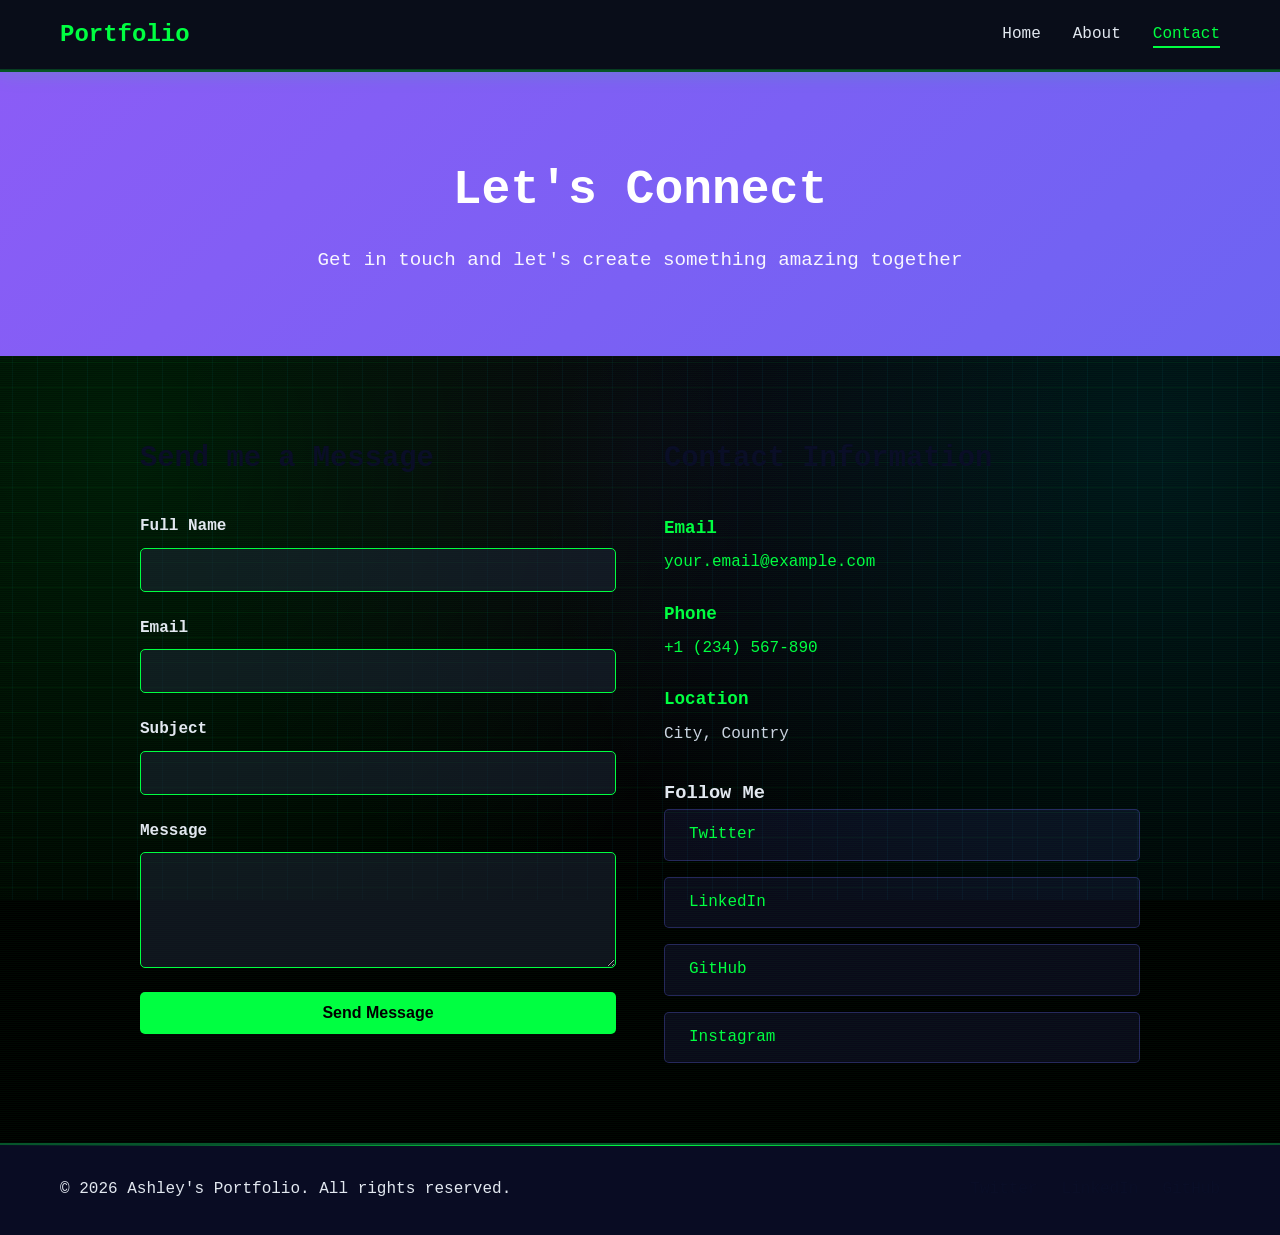
==== contact.html @ 5961b8ac "Initial commit" ====
<!DOCTYPE html>
<html lang="en">
<head>
    <meta charset="UTF-8">
    <meta name="viewport" content="width=device-width, initial-scale=1.0">
    <title>Portfolio - Contact</title>
    <link rel="stylesheet" href="styles.css">
</head>
<body>
    <!-- Navigation -->
    <nav class="navbar">
        <div class="container">
            <div class="logo">Portfolio</div>
            <ul class="nav-links">
                <li><a href="index.html">Home</a></li>
                <li><a href="about.html">About</a></li>
                <li><a href="contact.html" class="active">Contact</a></li>
            </ul>
        </div>
    </nav>

    <!-- Contact Hero Section -->
    <section class="contact-hero">
        <div class="container">
            <h1>Let's Connect</h1>
            <p>Get in touch and let's create something amazing together</p>
        </div>
    </section>

    <!-- Contact Content -->
    <section class="contact-content">
        <div class="container">
            <div class="contact-wrapper">
                <!-- Contact Form -->
                <div class="contact-form-section">
                    <h2>Send me a Message</h2>
                    <form class="contact-form" id="contactForm">
                        <div class="form-group">
                            <label for="name">Full Name</label>
                            <input type="text" id="name" name="name" required>
                        </div>
                        <div class="form-group">
                            <label for="email">Email</label>
                            <input type="email" id="email" name="email" required>
                        </div>
                        <div class="form-group">
                            <label for="subject">Subject</label>
                            <input type="text" id="subject" name="subject" required>
                        </div>
                        <div class="form-group">
                            <label for="message">Message</label>
                            <textarea id="message" name="message" rows="5" required></textarea>
                        </div>
                        <button type="submit" class="btn btn-primary">Send Message</button>
                    </form>
                </div>

                <!-- Contact Info -->
                <div class="contact-info-section">
                    <h2>Contact Information</h2>
                    <div class="contact-info">
                        <div class="info-item">
                            <h3>Email</h3>
                            <p><a href="mailto:your.email@example.com">your.email@example.com</a></p>
                        </div>
                        <div class="info-item">
                            <h3>Phone</h3>
                            <p><a href="tel:+1234567890">+1 (234) 567-890</a></p>
                        </div>
                        <div class="info-item">
                            <h3>Location</h3>
                            <p>City, Country</p>
                        </div>
                    </div>

                    <h3 style="margin-top: 2rem;">Follow Me</h3>
                    <div class="social-links-large">
                        <a href="#" target="_blank" class="social-icon">Twitter</a>
                        <a href="#" target="_blank" class="social-icon">LinkedIn</a>
                        <a href="#" target="_blank" class="social-icon">GitHub</a>
                        <a href="#" target="_blank" class="social-icon">Instagram</a>
                    </div>
                </div>
            </div>
        </div>
    </section>

    <!-- Footer -->
    <footer class="footer">
        <div class="container">
            <p>&copy; 2026 Ashley's Portfolio. All rights reserved.</p>
            <div class="social-links">
                <a href="#" target="_blank">Twitter</a>
                <a href="#" target="_blank">LinkedIn</a>
                <a href="#" target="_blank">GitHub</a>
            </div>
        </div>
    </footer>

    <script src="script.js"></script>
</body>
</html>
---- styles.css ----
/* ============================================
   GENERAL STYLES
   ============================================ */

* {
    margin: 0;
    padding: 0;
    box-sizing: border-box;
}

/* Matrix falling code container */
.matrix-container {
    position: fixed;
    top: 0;
    left: 0;
    width: 100%;
    height: 100%;
    pointer-events: none;
    z-index: 0;
    overflow: hidden;
}

.matrix-char {
    position: absolute;
    color: var(--primary-color);
    font-family: 'Courier New', monospace;
    font-size: 20px;
    text-shadow: 0 0 10px var(--primary-color);
    opacity: 0;
    font-weight: bold;
    letter-spacing: 2px;
}

.matrix-char.falling {
    animation: matrix-fall linear forwards;
}

:root {
    --primary-color: #00ff41;
    --secondary-color: #0a0e27;
    --accent-color: #00d4ff;
    --text-color: #e2e8f0;
    --light-bg: #0d1117;
    --white: #0a0e27;
    --border-color: #00ff41;
    --transition: all 0.3s ease;
    --dark-bg: #010409;
    --card-bg: #0d1b2a;
    --neon-green: #00ff41;
    --neon-cyan: #00d4ff;
    --neon-purple: #b026ff;
}

html {
    scroll-behavior: smooth;
}

body {
    font-family: 'Courier New', monospace;
    color: var(--text-color);
    line-height: 1.6;
    background: #000000;
    background-image: 
        repeating-linear-gradient(
            0deg,
            rgba(0, 255, 65, 0.03) 0px,
            rgba(0, 255, 65, 0.03) 1px,
            transparent 1px,
            transparent 2px
        );
    animation: scanlines 8s linear infinite;
    min-height: 100vh;
    position: relative;
    overflow-x: hidden;
}

/* Hacker matrix effect background */
body::before {
    content: '';
    position: fixed;
    top: 0;
    left: 0;
    width: 100%;
    height: 100%;
    background: radial-gradient(circle at 10% 50%, rgba(0, 255, 65, 0.1) 0%, transparent 50%),
                radial-gradient(circle at 90% 50%, rgba(0, 212, 255, 0.1) 0%, transparent 50%),
                radial-gradient(circle at 50% 50%, rgba(176, 38, 255, 0.05) 0%, transparent 60%);
    animation: cyber-glow 15s ease-in-out infinite;
    pointer-events: none;
    z-index: 0;
}

body::after {
    content: '';
    position: fixed;
    top: 0;
    left: 0;
    width: 100%;
    height: 100%;
    background-image: 
        linear-gradient(0deg, transparent 24%, rgba(0, 255, 65, 0.05) 25%, rgba(0, 255, 65, 0.05) 26%, transparent 27%, transparent 74%, rgba(0, 255, 65, 0.05) 75%, rgba(0, 255, 65, 0.05) 76%, transparent 77%, transparent),
        linear-gradient(90deg, transparent 24%, rgba(0, 212, 255, 0.05) 25%, rgba(0, 212, 255, 0.05) 26%, transparent 27%, transparent 74%, rgba(0, 212, 255, 0.05) 75%, rgba(0, 212, 255, 0.05) 76%, transparent 77%, transparent);
    background-size: 50px 50px;
    animation: grid-move 20s linear infinite;
    pointer-events: none;
    z-index: 0;
}

/* Ensure content appears above background effects */
.navbar,
section {
    position: relative;
    z-index: 1;
}

.container {
    max-width: 1200px;
    margin: 0 auto;
    padding: 0 20px;
}

/* ============================================
   NAVIGATION
   ============================================ */

.navbar {
    background-color: rgba(10, 14, 27, 0.95);
    backdrop-filter: blur(10px);
    box-shadow: 0 0 20px rgba(0, 255, 65, 0.2), inset 0 -1px 0 rgba(0, 255, 65, 0.2);
    position: sticky;
    top: 0;
    z-index: 1000;
    border-bottom: 2px solid rgba(0, 255, 65, 0.3);
}

.navbar .container {
    display: flex;
    justify-content: space-between;
    align-items: center;
    padding: 1rem 20px;
}

.logo {
    font-size: 1.5rem;
    font-weight: bold;
    color: var(--primary-color);
}

.nav-links {
    display: flex;
    list-style: none;
    gap: 2rem;
}

.nav-links a {
    text-decoration: none;
    color: var(--text-color);
    font-weight: 500;
    transition: var(--transition);
    position: relative;
}

.nav-links a::after {
    content: '';
    position: absolute;
    bottom: -5px;
    left: 0;
    width: 0;
    height: 2px;
    background-color: var(--primary-color);
    transition: var(--transition);
}

.nav-links a:hover::after,
.nav-links a.active::after {
    width: 100%;
}

.nav-links a:hover,
.nav-links a.active {
    color: var(--primary-color);
}

/* ============================================
   BUTTONS
   ============================================ */

.btn {
    display: inline-block;
    padding: 12px 30px;
    border-radius: 5px;
    text-decoration: none;
    font-weight: 600;
    transition: var(--transition);
    border: none;
    cursor: pointer;
    font-size: 1rem;
}

.btn-primary {
    background-color: var(--primary-color);
    color: #000000;
    font-weight: bold;
}

.btn-primary:hover {
    background-color: #00ff41;
    transform: translateY(-2px);
    box-shadow: 0 0 20px rgba(0, 255, 65, 0.5), 0 0 40px rgba(0, 255, 65, 0.3);
}

.btn-secondary {
    background-color: var(--accent-color);
    color: #000000;
    font-weight: bold;
}

.btn-secondary:hover {
    background-color: #00d4ff;
    transform: translateY(-2px);
    box-shadow: 0 0 20px rgba(0, 212, 255, 0.5), 0 0 40px rgba(0, 212, 255, 0.3);
}

/* ============================================
   HERO SECTION (HOME PAGE)
   ============================================ */

.hero {
    background: linear-gradient(135deg, rgba(0, 255, 65, 0.1) 0%, rgba(0, 212, 255, 0.1) 100%);
    background-size: 400% 400%;
    animation: cyber-shift 10s ease infinite;
    color: #ffffff;
    padding: 8rem 0;
    text-align: center;
    position: relative;
    overflow: hidden;
    border-bottom: 2px solid rgba(0, 255, 65, 0.3);
}

.hero::before {
    content: '';
    position: absolute;
    top: 0;
    left: 0;
    right: 0;
    bottom: 0;
    background: radial-gradient(circle at 20% 50%, rgba(0, 255, 65, 0.15) 0%, transparent 50%),
                radial-gradient(circle at 80% 80%, rgba(0, 212, 255, 0.15) 0%, transparent 50%);
    animation: cyber-pulse 6s ease-in-out infinite;
    pointer-events: none;
}

.hero > .container {
    position: relative;
    z-index: 1;
}

.hero h1 {
    font-size: 3.5rem;
    margin-bottom: 1rem;
    font-weight: bold;
    text-shadow: 0 0 10px rgba(0, 255, 65, 0.5), 0 0 20px rgba(0, 212, 255, 0.3);
    letter-spacing: 2px;
}

.hero p {
    font-size: 1.3rem;
    margin-bottom: 2rem;
    opacity: 0.95;
    text-shadow: 0 0 5px rgba(0, 255, 65, 0.3);
}

/* ============================================
   PROJECTS SECTION
   ============================================ */

.projects {
    padding: 5rem 0;
    background-color: var(--light-bg);
    position: relative;
    overflow: hidden;
}

.projects::before {
    content: '';
    position: absolute;
    top: 0;
    left: -100%;
    width: 200%;
    height: 100%;
    background: linear-gradient(90deg, transparent, rgba(99, 102, 241, 0.1), transparent);
    animation: shimmer 8s infinite;
    pointer-events: none;
}

.projects::after {
    content: '';
    position: absolute;
    top: 0;
    right: -100%;
    width: 200%;
    height: 100%;
    background: radial-gradient(circle, rgba(139, 92, 246, 0.05) 1px, transparent 1px);
    background-size: 50px 50px;
    animation: drift 20s linear infinite;
    pointer-events: none;
}

.projects h2 {
    font-size: 2.5rem;
    text-align: center;
    margin-bottom: 3rem;
    color: var(--text-color);
}

.projects-grid {
    display: grid;
    grid-template-columns: repeat(auto-fit, minmax(300px, 1fr));
    gap: 2rem;
}

.project-card {
    background-color: var(--card-bg);
    border-radius: 8px;
    overflow: hidden;
    box-shadow: 0 0 10px rgba(0, 255, 65, 0.1);
    transition: var(--transition);
    border: 2px solid rgba(0, 255, 65, 0.3);
    position: relative;
}

.project-card::after {
    content: '';
    position: absolute;
    top: 0;
    left: -100%;
    width: 100%;
    height: 100%;
    background: linear-gradient(90deg, transparent, rgba(0, 255, 65, 0.3), transparent);
    animation: shine 3s infinite;
    pointer-events: none;
}

.project-card:hover {
    transform: translateY(-5px);
    box-shadow: 0 0 20px rgba(0, 255, 65, 0.5), 0 0 30px rgba(0, 212, 255, 0.3);
    border-color: rgba(0, 255, 65, 0.8);
}

.project-image {
    width: 100%;
    height: 200px;
    background: linear-gradient(-45deg, rgba(0, 255, 65, 0.2), rgba(0, 212, 255, 0.2), rgba(176, 38, 255, 0.2), rgba(0, 255, 65, 0.2));
    background-size: 400% 400%;
    animation: cyber-shift 8s ease infinite;
}

.project-card h3 {
    padding: 1.5rem 1.5rem 0.5rem;
    font-size: 1.3rem;
}

.project-card p {
    padding: 0 1.5rem;
    color: #cbd5e1;
    font-size: 0.95rem;
}

.project-card .link {
    display: inline-block;
    padding: 1rem 1.5rem 1.5rem;
    color: var(--primary-color);
    text-decoration: none;
    font-weight: 600;
    transition: var(--transition);
}

.project-card .link:hover {
    color: #1d4ed8;
}

/* ============================================
   CTA SECTION
   ============================================ */

.cta {
    background-color: rgba(15, 23, 42, 0.8);
    color: var(--text-color);
    padding: 4rem 0;
    text-align: center;
    border-top: 2px solid rgba(0, 255, 65, 0.3);
    border-bottom: 2px solid rgba(0, 212, 255, 0.3);
}

.cta h2 {
    font-size: 2rem;
    margin-bottom: 1.5rem;
}

/* ============================================
   ABOUT PAGE HERO
   ============================================ */

.about-hero {
    background: linear-gradient(-45deg, #667eea, #764ba2, #6366f1, #8b5cf6);
    background-size: 400% 400%;
    animation: gradient-shift 8s ease infinite;
    color: #ffffff;
    padding: 5rem 0;
    text-align: center;
}

.about-hero h1 {
    font-size: 3rem;
    margin-bottom: 1rem;
}

.about-hero p {
    font-size: 1.2rem;
    opacity: 0.95;
}

/* ============================================
   BIO SECTION
   ============================================ */

.bio {
    padding: 5rem 0;
}

.bio-content {
    max-width: 800px;
    margin: 0 auto;
}

.bio-text h2 {
    font-size: 2rem;
    margin-bottom: 1.5rem;
    color: var(--text-color);
}

.bio-text p {
    font-size: 1.1rem;
    margin-bottom: 1.5rem;
    line-height: 1.8;
    color: #cbd5e1;
}

/* ============================================
   SKILLS SECTION
   ============================================ */

.skills {
    padding: 5rem 0;
    background-color: var(--light-bg);
}

.skills h2 {
    font-size: 2.5rem;
    text-align: center;
    margin-bottom: 3rem;
    color: var(--text-color);
}

.skills-grid {
    display: grid;
    grid-template-columns: repeat(auto-fit, minmax(250px, 1fr));
    gap: 2rem;
}

.skill-category {
    background-color: var(--card-bg);
    padding: 2rem;
    border-radius: 8px;
    box-shadow: 0 0 10px rgba(0, 255, 65, 0.1);
    border: 2px solid rgba(0, 255, 65, 0.3);
    position: relative;
    overflow: hidden;
    transition: var(--transition);
}

.skill-category::before {
    content: '';
    position: absolute;
    top: -50%;
    right: -50%;
    width: 200%;
    height: 200%;
    background: radial-gradient(circle, rgba(0, 255, 65, 0.1) 1px, transparent 1px);
    background-size: 20px 20px;
    animation: rotate 20s linear infinite;
    opacity: 0.5;
    pointer-events: none;
}

.skill-category:hover {
    border-color: rgba(0, 255, 65, 0.8);
    box-shadow: 0 0 20px rgba(0, 255, 65, 0.4);
}

.skill-category h3 {
    font-size: 1.3rem;
    color: var(--primary-color);
    margin-bottom: 1rem;
}

.skill-category ul {
    list-style: none;
}

.skill-category li {
    padding: 0.5rem 0;
    color: #cbd5e1;
    padding-left: 1.5rem;
    position: relative;
}

.skill-category li::before {
    content: '✓';
    position: absolute;
    left: 0;
    color: var(--primary-color);
    font-weight: bold;
}

/* ============================================
   EXPERIENCE SECTION
   ============================================ */

.experience {
    padding: 5rem 0;
    position: relative;
    overflow: hidden;
}

.experience::before {
    content: '';
    position: absolute;
    left: 0;
    top: 0;
    width: 3px;
    height: 100%;
    background: linear-gradient(180deg, transparent, var(--primary-color), transparent);
    animation: timeline-glow 3s ease-in-out infinite;
}

.experience h2 {
    font-size: 2.5rem;
    text-align: center;
    margin-bottom: 3rem;
    color: var(--text-color);
}

.timeline {
    max-width: 800px;
    margin: 0 auto;
}

.timeline-item {
    padding: 2rem;
    border-left: 3px solid var(--primary-color);
    margin-bottom: 2rem;
    background-color: var(--card-bg);
    border-radius: 0 8px 8px 0;
    transition: var(--transition);
    border: 1px solid rgba(99, 102, 241, 0.2);
    border-left: 3px solid var(--primary-color);
    position: relative;
}

.timeline-item::before {
    content: '';
    position: absolute;
    left: -8px;
    top: 2rem;
    width: 16px;
    height: 16px;
    background: var(--primary-color);
    border-radius: 50%;
    box-shadow: 0 0 10px var(--primary-color);
    animation: pulse-dot 2s ease-in-out infinite;
}

.timeline-item:hover {
    background-color: rgba(99, 102, 241, 0.1);
    border-color: rgba(99, 102, 241, 0.5);
}

.timeline-date {
    color: var(--primary-color);
    font-weight: bold;
    font-size: 0.9rem;
    margin-bottom: 0.5rem;
}

.timeline-item h3 {
    font-size: 1.3rem;
    color: var(--primary-color);
    margin-bottom: 0.5rem;
}

.timeline-item p {
    color: #cbd5e1;
}

/* ============================================
   CONTACT PAGE
   ============================================ */

.contact-hero {
    background: linear-gradient(-45deg, #667eea, #764ba2, #6366f1, #8b5cf6);
    background-size: 400% 400%;
    animation: gradient-shift 8s ease infinite;
    color: #ffffff;
    padding: 5rem 0;
    text-align: center;
}

.contact-hero h1 {
    font-size: 3rem;
    margin-bottom: 1rem;
}

.contact-hero p {
    font-size: 1.2rem;
    opacity: 0.95;
}

.contact-content {
    padding: 5rem 0;
}

.contact-wrapper {
    display: grid;
    grid-template-columns: 1fr 1fr;
    gap: 3rem;
    max-width: 1000px;
    margin: 0 auto;
}

/* ============================================
   CONTACT FORM
   ============================================ */

.contact-form-section h2 {
    font-size: 1.8rem;
    margin-bottom: 2rem;
    color: var(--secondary-color);
}

.contact-form {
    display: flex;
    flex-direction: column;
}

.form-group {
    margin-bottom: 1.5rem;
    display: flex;
    flex-direction: column;
}

.form-group label {
    font-weight: 600;
    margin-bottom: 0.5rem;
    color: var(--text-color);
}

.form-group input,
.form-group textarea {
    padding: 0.75rem;
    border: 1px solid var(--border-color);
    border-radius: 5px;
    font-size: 1rem;
    font-family: inherit;
    transition: var(--transition);
    background-color: rgba(30, 41, 59, 0.5);
    color: var(--text-color);
}

.form-group input:focus,
.form-group textarea:focus {
    outline: none;
    border-color: var(--primary-color);
    box-shadow: 0 0 0 3px rgba(37, 99, 235, 0.1);
}

/* ============================================
   CONTACT INFO
   ============================================ */

.contact-info-section h2 {
    font-size: 1.8rem;
    margin-bottom: 2rem;
    color: var(--secondary-color);
}

.contact-info {
    display: flex;
    flex-direction: column;
    gap: 1.5rem;
}

.info-item h3 {
    font-size: 1.1rem;
    color: var(--primary-color);
    margin-bottom: 0.5rem;
}

.info-item p {
    color: #cbd5e1;
}

.info-item a {
    color: var(--primary-color);
    text-decoration: none;
    transition: var(--transition);
}

.info-item a:hover {
    color: #1d4ed8;
}

/* ============================================
   SOCIAL LINKS
   ============================================ */

.social-links {
    display: flex;
    gap: 1.5rem;
    justify-content: center;
    align-items: center;
}

.social-links a {
    color: var(--white);
    text-decoration: none;
    transition: var(--transition);
}

.social-links a:hover {
    opacity: 0.8;
    transform: translateY(-2px);
}

.social-links-large {
    display: flex;
    flex-direction: column;
    gap: 1rem;
}

.social-icon {
    display: inline-block;
    padding: 0.75rem 1.5rem;
    background-color: rgba(99, 102, 241, 0.1);
    color: var(--primary-color);
    text-decoration: none;
    border-radius: 5px;
    transition: var(--transition);
    font-weight: 500;
    border: 1px solid rgba(99, 102, 241, 0.3);
    position: relative;
    overflow: hidden;
}

.social-icon::before {
    content: '';
    position: absolute;
    top: 50%;
    left: 50%;
    width: 0;
    height: 0;
    background: radial-gradient(circle, rgba(255, 255, 255, 0.3), transparent);
    border-radius: 50%;
    transform: translate(-50%, -50%);
    transition: width 0.6s, height 0.6s;
}

.social-icon:hover::before {
    width: 300px;
    height: 300px;
}

.social-icon:hover {
    background-color: var(--primary-color);
    color: var(--white);
    transform: translateX(5px);
}

/* ============================================
   FOOTER
   ============================================ */

.footer {
    background-color: rgba(10, 14, 39, 0.9);
    color: var(--text-color);
    padding: 2rem 0;
    text-align: center;
    border-top: 2px solid rgba(0, 255, 65, 0.3);
    position: relative;
    overflow: hidden;
}

.footer::before {
    content: '';
    position: absolute;
    top: 0;
    left: 0;
    right: 0;
    height: 1px;
    background: linear-gradient(90deg, transparent, var(--primary-color), transparent);
    animation: shimmer 2s ease-in-out infinite;
}

.footer .container {
    display: flex;
    justify-content: space-between;
    align-items: center;
}

.footer p {
    margin: 0;
}

/* ============================================
   RESPONSIVE DESIGN
   ============================================ */

@media (max-width: 768px) {
    .nav-links {
        gap: 1rem;
    }

    .hero h1 {
        font-size: 2.5rem;
    }

    .hero p {
        font-size: 1rem;
    }

    .projects h2,
    .skills h2,
    .experience h2 {
        font-size: 2rem;
    }

    .about-hero h1 {
        font-size: 2rem;
    }

    .contact-hero h1 {
        font-size: 2rem;
    }

    .contact-wrapper {
        grid-template-columns: 1fr;
    }

    .footer .container {
        flex-direction: column;
        gap: 1rem;
    }

    .skills-grid,
    .projects-grid {
        grid-template-columns: 1fr;
    }

    .social-links {
        flex-wrap: wrap;
    }
}

/* ============================================
   ANIMATIONS
   ============================================ */

@keyframes gradient-shift {
    0% {
        background-position: 0% 50%;
    }
    50% {
        background-position: 100% 50%;
    }
    100% {
        background-position: 0% 50%;
    }
}

@keyframes float {
    0%, 100% {
        transform: translateY(0px);
    }
    50% {
        transform: translateY(20px);
    }
}

@keyframes pulse {
    0%, 100% {
        opacity: 1;
    }
    50% {
        opacity: 0.5;
    }
}

@keyframes glow {
    0%, 100% {
        box-shadow: 0 0 5px rgba(99, 102, 241, 0.5);
    }
    50% {
        box-shadow: 0 0 20px rgba(99, 102, 241, 0.8);
    }
}

@keyframes float-bg {
    0%, 100% {
        transform: translate(0, 0);
    }
    25% {
        transform: translate(-30px, -30px);
    }
    50% {
        transform: translate(-50px, 0);
    }
    75% {
        transform: translate(-30px, 30px);
    }
}

@keyframes float-bg-alt {
    0%, 100% {
        transform: translate(0, 0);
    }
    25% {
        transform: translate(30px, 30px);
    }
    50% {
        transform: translate(50px, 0);
    }
    75% {
        transform: translate(30px, -30px);
    }
}

@keyframes shimmer {
    0% {
        left: -100%;
    }
    100% {
        left: 100%;
    }
}

@keyframes drift {
    0% {
        right: -100%;
    }
    100% {
        right: 100%;
    }
}

@keyframes particles {
    0% {
        transform: translateY(0) translateX(0);
        opacity: 1;
    }
    100% {
        transform: translateY(-100vh) translateX(100px);
        opacity: 0;
    }
}

@keyframes bubble {
    0% {
        transform: translateY(0) scale(1);
        opacity: 0;
    }
    10% {
        opacity: 1;
    }
    90% {
        opacity: 1;
    }
    100% {
        transform: translateY(-100vh) scale(0.5);
        opacity: 0;
    }
}

@keyframes rotate {
    0% {
        transform: rotate(0deg);
    }
    100% {
        transform: rotate(360deg);
    }
}

@keyframes shine {
    0% {
        left: -100%;
    }
    100% {
        left: 100%;
    }
}

@keyframes timeline-glow {
    0%, 100% {
        opacity: 0.3;
    }
    50% {
        opacity: 1;
    }
}

@keyframes pulse-dot {
    0%, 100% {
        transform: scale(1);
        box-shadow: 0 0 10px var(--primary-color);
    }
    50% {
        transform: scale(1.2);
        box-shadow: 0 0 20px var(--primary-color);
    }
}

@keyframes scanlines {
    0% {
        background-position: 0 0;
    }
    100% {
        background-position: 0 10px;
    }
}

@keyframes grid-move {
    0% {
        background-position: 0 0, 0 0;
    }
    100% {
        background-position: 50px 50px, 50px 50px;
    }
}

@keyframes cyber-glow {
    0%, 100% {
        opacity: 0.5;
    }
    50% {
        opacity: 1;
    }
}

@keyframes cyber-shift {
    0% {
        background-position: 0% 50%;
    }
    50% {
        background-position: 100% 50%;
    }
    100% {
        background-position: 0% 50%;
    }
}

@keyframes cyber-pulse {
    0%, 100% {
        transform: scale(1);
    }
    50% {
        transform: scale(1.1);
    }
}

@keyframes matrix-fall {
    0% {
        top: -100%;
        opacity: 0;
    }
    10% {
        opacity: 1;
    }
    90% {
        opacity: 1;
    }
    100% {
        top: 100vh;
        opacity: 0;
    }
}

@media (max-width: 480px) {
    .container {
        padding: 0 15px;
    }

    .navbar .container {
        flex-direction: column;
        gap: 1rem;
    }

    .nav-links {
        gap: 0.5rem;
        font-size: 0.9rem;
    }

    .hero h1 {
        font-size: 1.8rem;
    }

    .hero p {
        font-size: 0.9rem;
    }

    .btn {
        padding: 10px 20px;
        font-size: 0.9rem;
    }

    .projects h2,
    .skills h2,
    .experience h2 {
        font-size: 1.5rem;
    }

    .contact-form-section h2,
    .contact-info-section h2 {
        font-size: 1.3rem;
    }
}
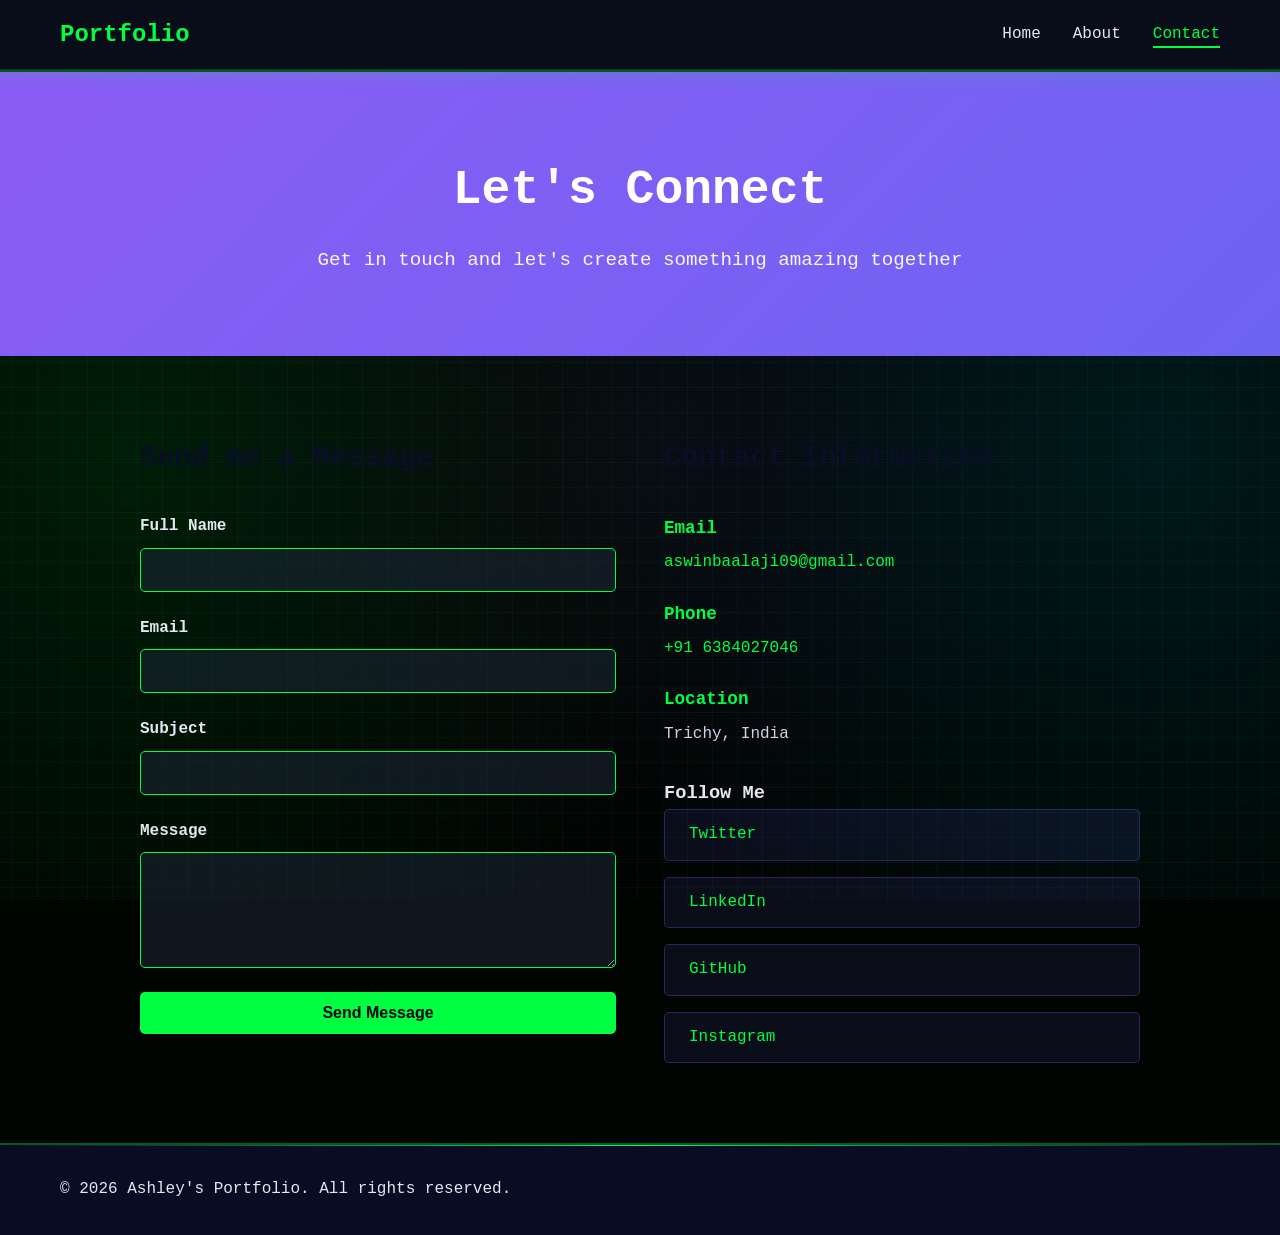
==== commit a0b95335: "hi" ====
--- a/contact.html
+++ b/contact.html
@@ -61,15 +61,15 @@
                     <div class="contact-info">
                         <div class="info-item">
                             <h3>Email</h3>
-                            <p><a href="mailto:your.email@example.com">your.email@example.com</a></p>
+                            <p><a href="mailto:aswinbaalaji09@gmail.com">aswinbaalaji09@gmail.com</a></p>
                         </div>
                         <div class="info-item">
                             <h3>Phone</h3>
-                            <p><a href="tel:+1234567890">+1 (234) 567-890</a></p>
+                            <p><a href="6384027046">+91 6384027046</a></p>
                         </div>
                         <div class="info-item">
                             <h3>Location</h3>
-                            <p>City, Country</p>
+                            <p>Trichy, India</p>
                         </div>
                     </div>
 
